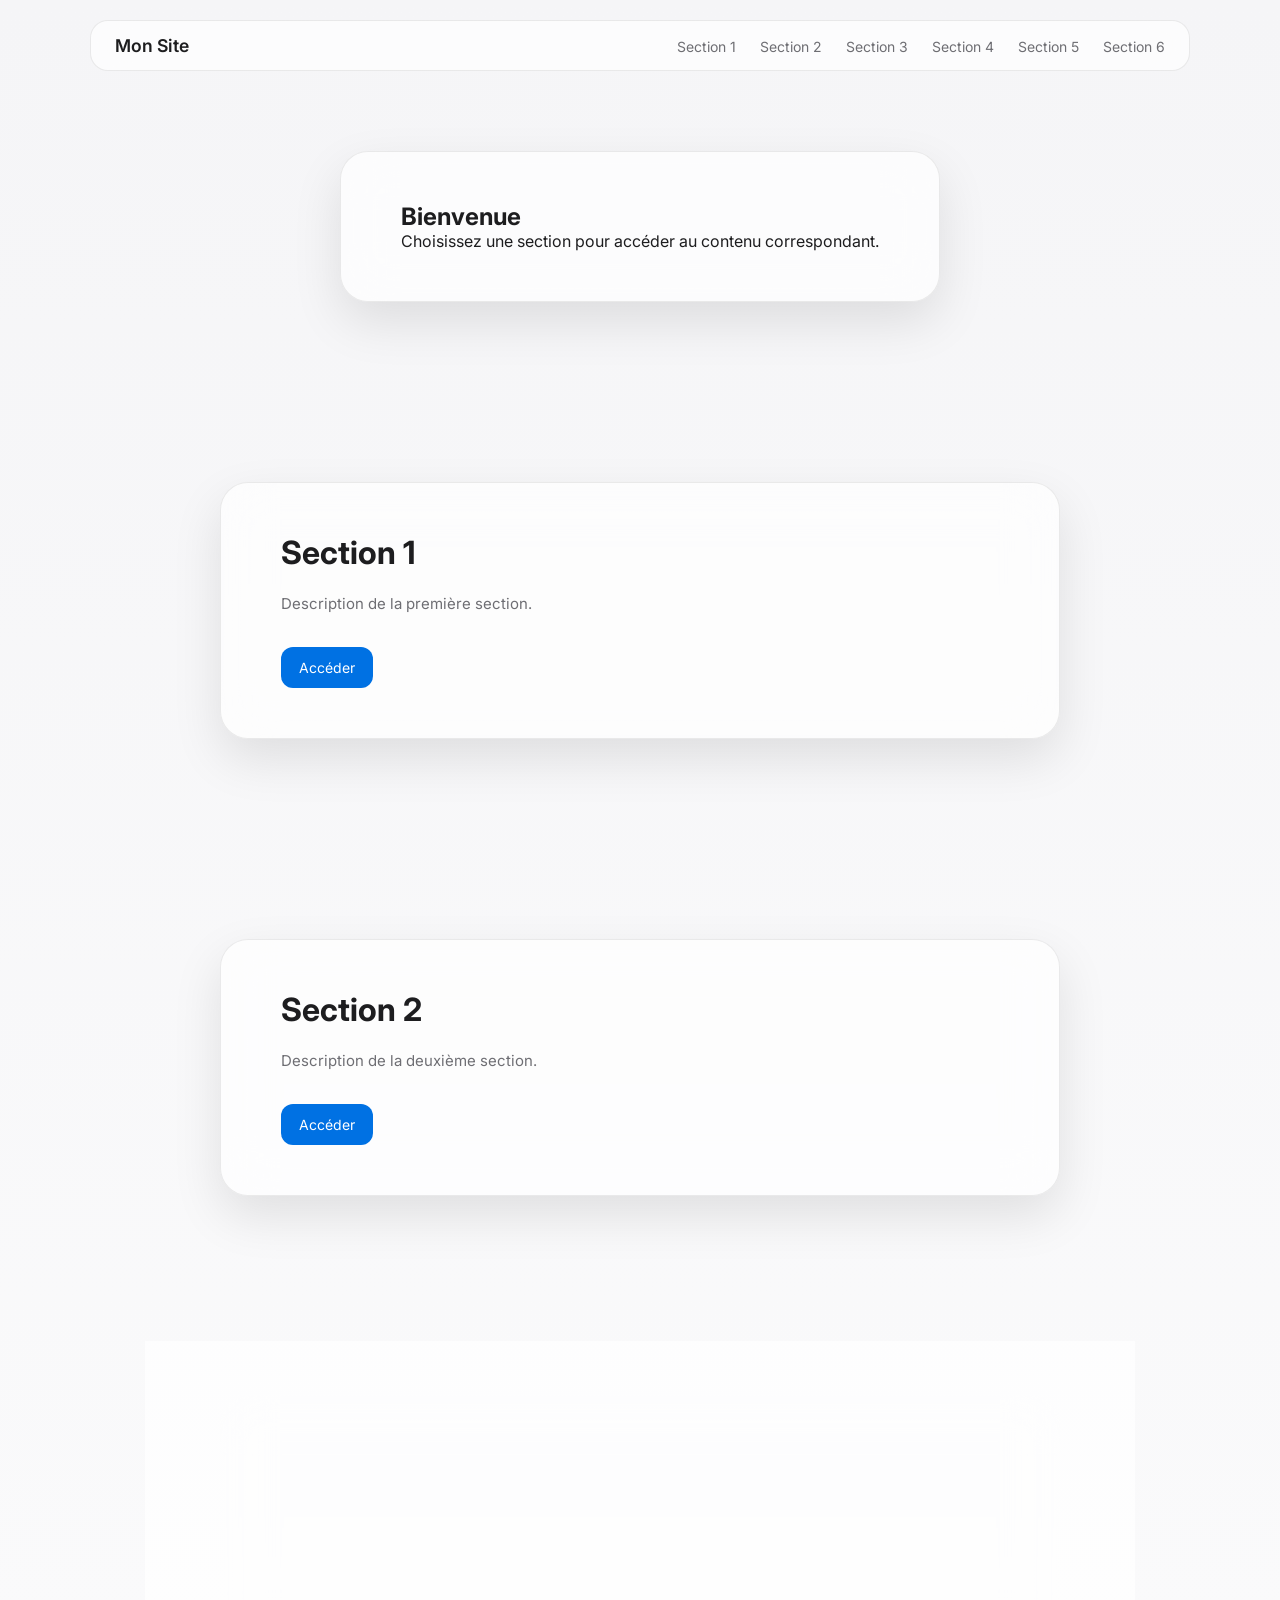
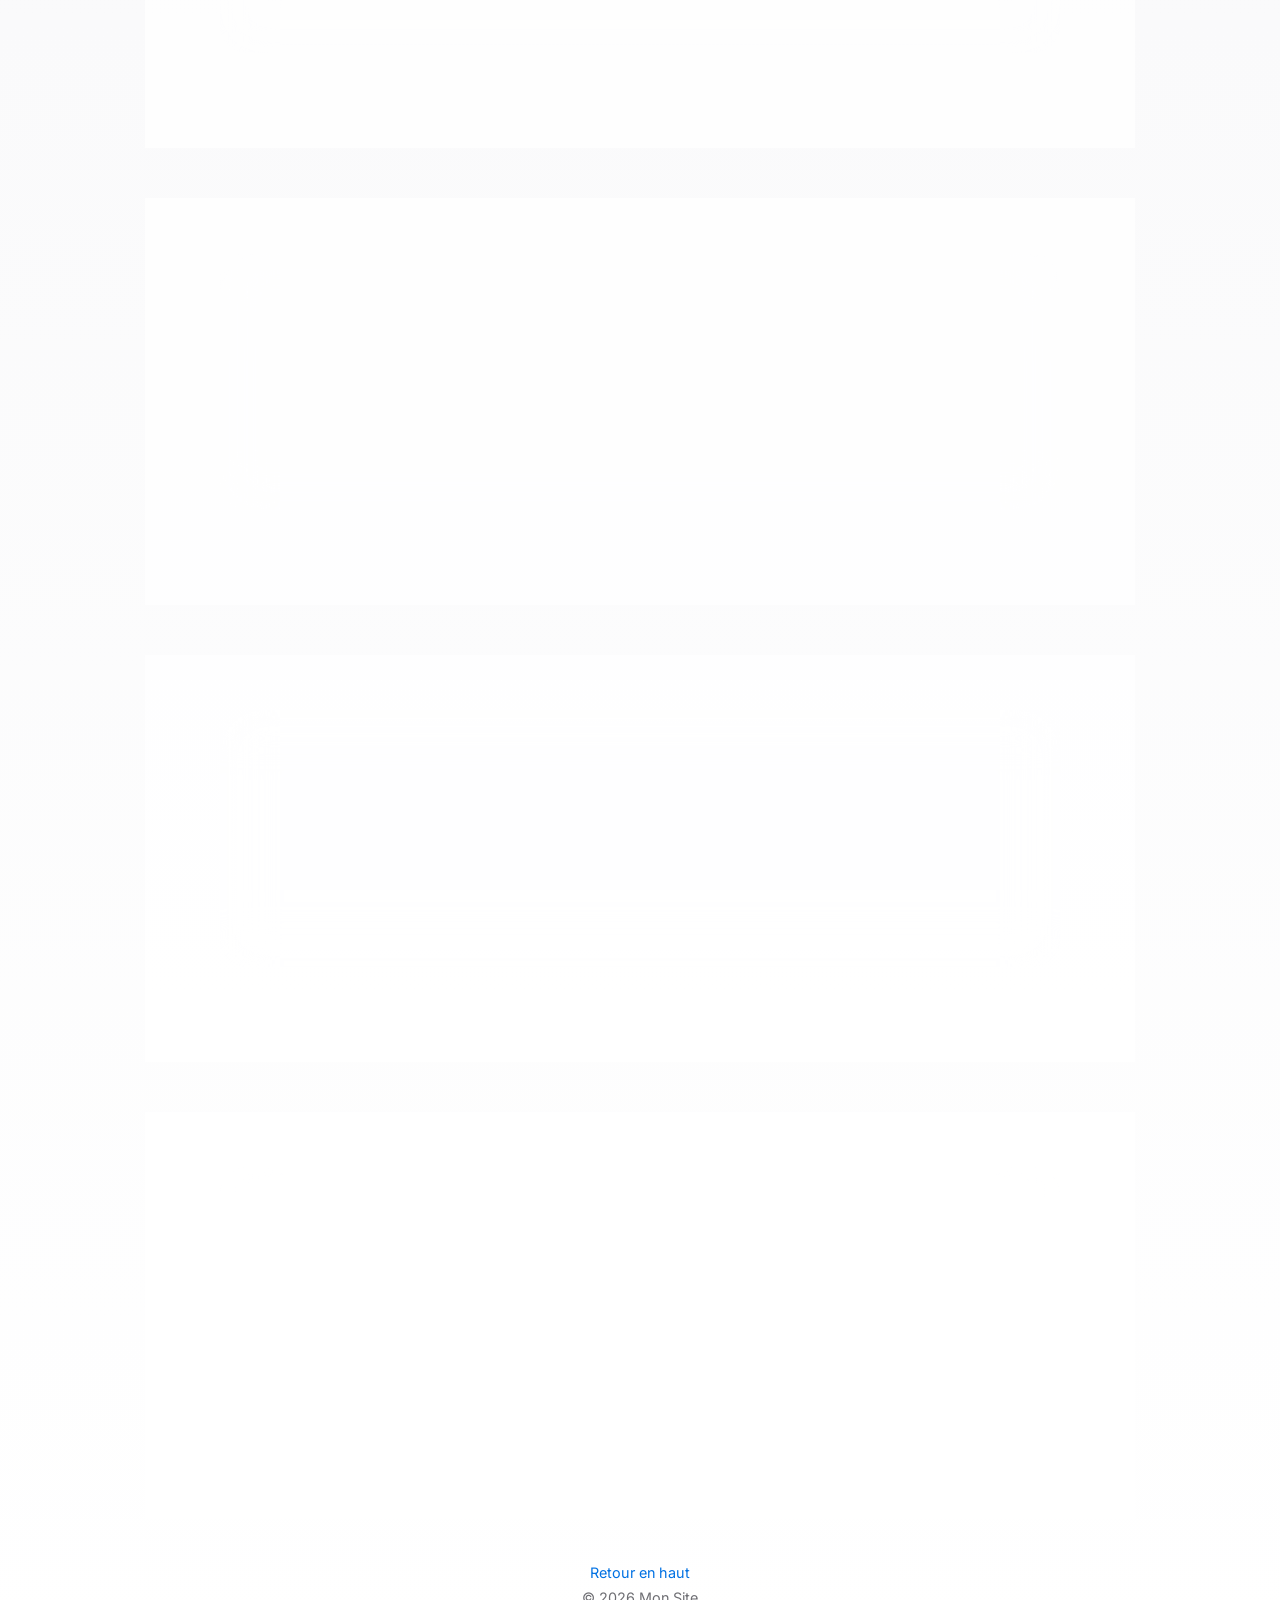
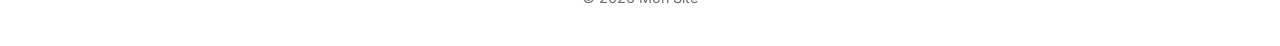
==== choose.html @ e9575d1f "Add initial HTML structure for choose.html" ====
<!DOCTYPE html>
<html lang="fr">
<head>
    <meta charset="UTF-8">
    <meta name="viewport" content="width=device-width, initial-scale=1.0">
    <title>Accueil</title>

    <link rel="preconnect" href="https://fonts.googleapis.com">
    <link rel="preconnect" href="https://fonts.gstatic.com" crossorigin>
    <link href="https://fonts.googleapis.com/css2?family=Inter:wght@400;500;600&display=swap" rel="stylesheet">

    <link rel="stylesheet" href="style.css">
</head>
<body>

    <!-- NAVBAR -->
    <nav class="navbar">
        <div class="logo">Mon Site</div>

        <div>
            <a href="#section1">Section 1</a>
            <a href="#section2">Section 2</a>
            <a href="#section3">Section 3</a>
            <a href="#section4">Section 4</a>
            <a href="#section5">Section 5</a>
            <a href="#section6">Section 6</a>
        </div>
    </nav>

    <!-- HERO -->
    <section class="hero">
        <div class="glass-card">
            <h1>Bienvenue</h1>
            <p>
                Choisissez une section pour accéder au contenu correspondant.
            </p>
        </div>
    </section>

    <!-- SECTION 1 -->
    <section class="section" id="section1">
        <div class="glass-card2">
            <h2>Section 1</h2>
            <p>
                Description de la première section.
            </p>
            <a href="page1.html" class="btn">Accéder</a>
        </div>
    </section>

    <!-- SECTION 2 -->
    <section class="section" id="section2">
        <div class="glass-card2">
            <h2>Section 2</h2>
            <p>
                Description de la deuxième section.
            </p>
            <a href="page2.html" class="btn">Accéder</a>
        </div>
    </section>

    <!-- SECTION 3 -->
    <section class="section" id="section3">
        <div class="glass-card2">
            <h2>Section 3</h2>
            <p>
                Description de la troisième section.
            </p>
            <a href="page3.html" class="btn">Accéder</a>
        </div>
    </section>

    <!-- SECTION 4 -->
    <section class="section" id="section4">
        <div class="glass-card2">
            <h2>Section 4</h2>
            <p>
                Description de la quatrième section.
            </p>
            <a href="page4.html" class="btn">Accéder</a>
        </div>
    </section>

    <!-- SECTION 5 -->
    <section class="section" id="section5">
        <div class="glass-card2">
            <h2>Section 5</h2>
            <p>
                Description de la cinquième section.
            </p>
            <a href="page5.html" class="btn">Accéder</a>
        </div>
    </section>

    <!-- SECTION 6 -->
    <section class="section" id="section6">
        <div class="glass-card2">
            <h2>Section 6</h2>
            <p>
                Description de la sixième section.
            </p>
            <a href="page6.html" class="btn">Accéder</a>
        </div>
    </section>

    <!-- FOOTER -->
    <footer>
        <a href="#">Retour en haut</a>
        <p>© 2026 Mon Site</p>
    </footer>

</body>
</html>
---- style.css ----
/* Reset */
* {
    margin: 0;
    padding: 0;
    box-sizing: border-box;
}

/* =========================
   THEME AUTO (LIGHT / DARK)
========================= */
:root {
    --bg-color: #ffffff;
    --bg-gradient: linear-gradient(180deg, #f5f5f7, #ffffff);

    --glass-bg: rgba(255, 255, 255, 0.7);
    --border-glass: rgba(0, 0, 0, 0.08);

    --text-color: #1d1d1f;
    --text-muted: #6e6e73;

    --accent: #0071e3;
}

/* Mode sombre auto */
@media (prefers-color-scheme: dark) {
    :root {
        --bg-color: #0e0e11;
        --bg-gradient: linear-gradient(180deg, #0e0e11, #15151a);

        --glass-bg: rgba(255, 255, 255, 0.08);
        --border-glass: rgba(255, 255, 255, 0.15);

        --text-color: #f5f5f7;
        --text-muted: #b1b1b6;

        --accent: #0a84ff;
    }
}

/* =========================
   BASE
========================= */
body {
    font-family: 'Inter', sans-serif;
    background: var(--bg-gradient);
    color: var(--text-color);
    min-height: 100vh;
}

/* =========================
   NAVBAR (clean Apple style)
========================= */
.navbar {
    position: sticky;
    top: 20px;
    margin: 20px auto 0;

    width: 90%;
    max-width: 1100px;

    display: flex;
    justify-content: space-between;
    align-items: center;

    padding: 14px 24px;
    border-radius: 18px;

    background: var(--glass-bg);
    backdrop-filter: blur(20px);
    border: 1px solid var(--border-glass);

    z-index: 9999;
}

.logo {
    font-weight: 600;
    font-size: 1.1rem;
}

.navbar a {
    color: var(--text-muted);
    text-decoration: none;
    margin-left: 20px;
    font-size: 14px;
    transition: 0.2s;
}

.navbar a:hover {
    color: var(--accent);
}

/* =========================
   HERO
========================= */
.hero {
    display: flex;
    justify-content: center;
    align-items: center;
    padding: 80px 20px;
}

/* =========================
   GLASS CARDS
========================= */
.glass-card,
.glass-card2 {
    padding: 50px 60px;
    border-radius: 28px;

    background: var(--glass-bg);
    backdrop-filter: blur(25px);
    border: 1px solid var(--border-glass);

    box-shadow: 0 20px 50px rgba(0, 0, 0, 0.1);
}

.glass-card {
    max-width: 600px;
}

.glass-card2 {
    max-width: 1000px;
}

/* =========================
   TEXT (IMPORTANT pour Terms)
========================= */
.glass-card2 h1 {
    font-size: 2.8rem;
    font-weight: 600;
    margin-bottom: 10px;
}

.glass-card2 .subtitle {
    color: var(--text-muted);
    font-size: 14px;
    margin-bottom: 30px;
}

.glass-card2 p {
    font-size: 15px;
    line-height: 1.7;
    color: var(--text-muted);
    margin-bottom: 16px;
}

/* Style des titres de sections (1., 2., etc.) */
.glass-card2 strong {
    display: block;
    margin-top: 25px;
    margin-bottom: 6px;
    font-size: 16px;
    color: var(--text-color);
}

/* =========================
   SECTIONS
========================= */
.section {
    max-width: 900px;
    margin: 0 auto;
    padding: 100px 30px;
}

.section h2 {
    font-size: 2rem;
    margin-bottom: 20px;
}

.section p {
    color: var(--text-muted);
    line-height: 1.6;
}

/* =========================
   FOOTER
========================= */
footer {
    text-align: center;
    padding: 40px;
    font-size: 0.9rem;
    color: var(--text-muted);
}

footer a {
    display: block;
    margin-bottom: 8px;
    color: var(--accent);
    text-decoration: none;
}

footer a:hover {
    text-decoration: underline;
}

.btn {
    display: inline-block;
    margin-top: 15px;
    padding: 12px 18px;
    border-radius: 12px;

    background: var(--accent);
    color: white;
    text-decoration: none;

    font-size: 14px;
    transition: 0.2s ease;
}

.btn:hover {
    opacity: 0.85;
    transform: translateY(-1px);
}
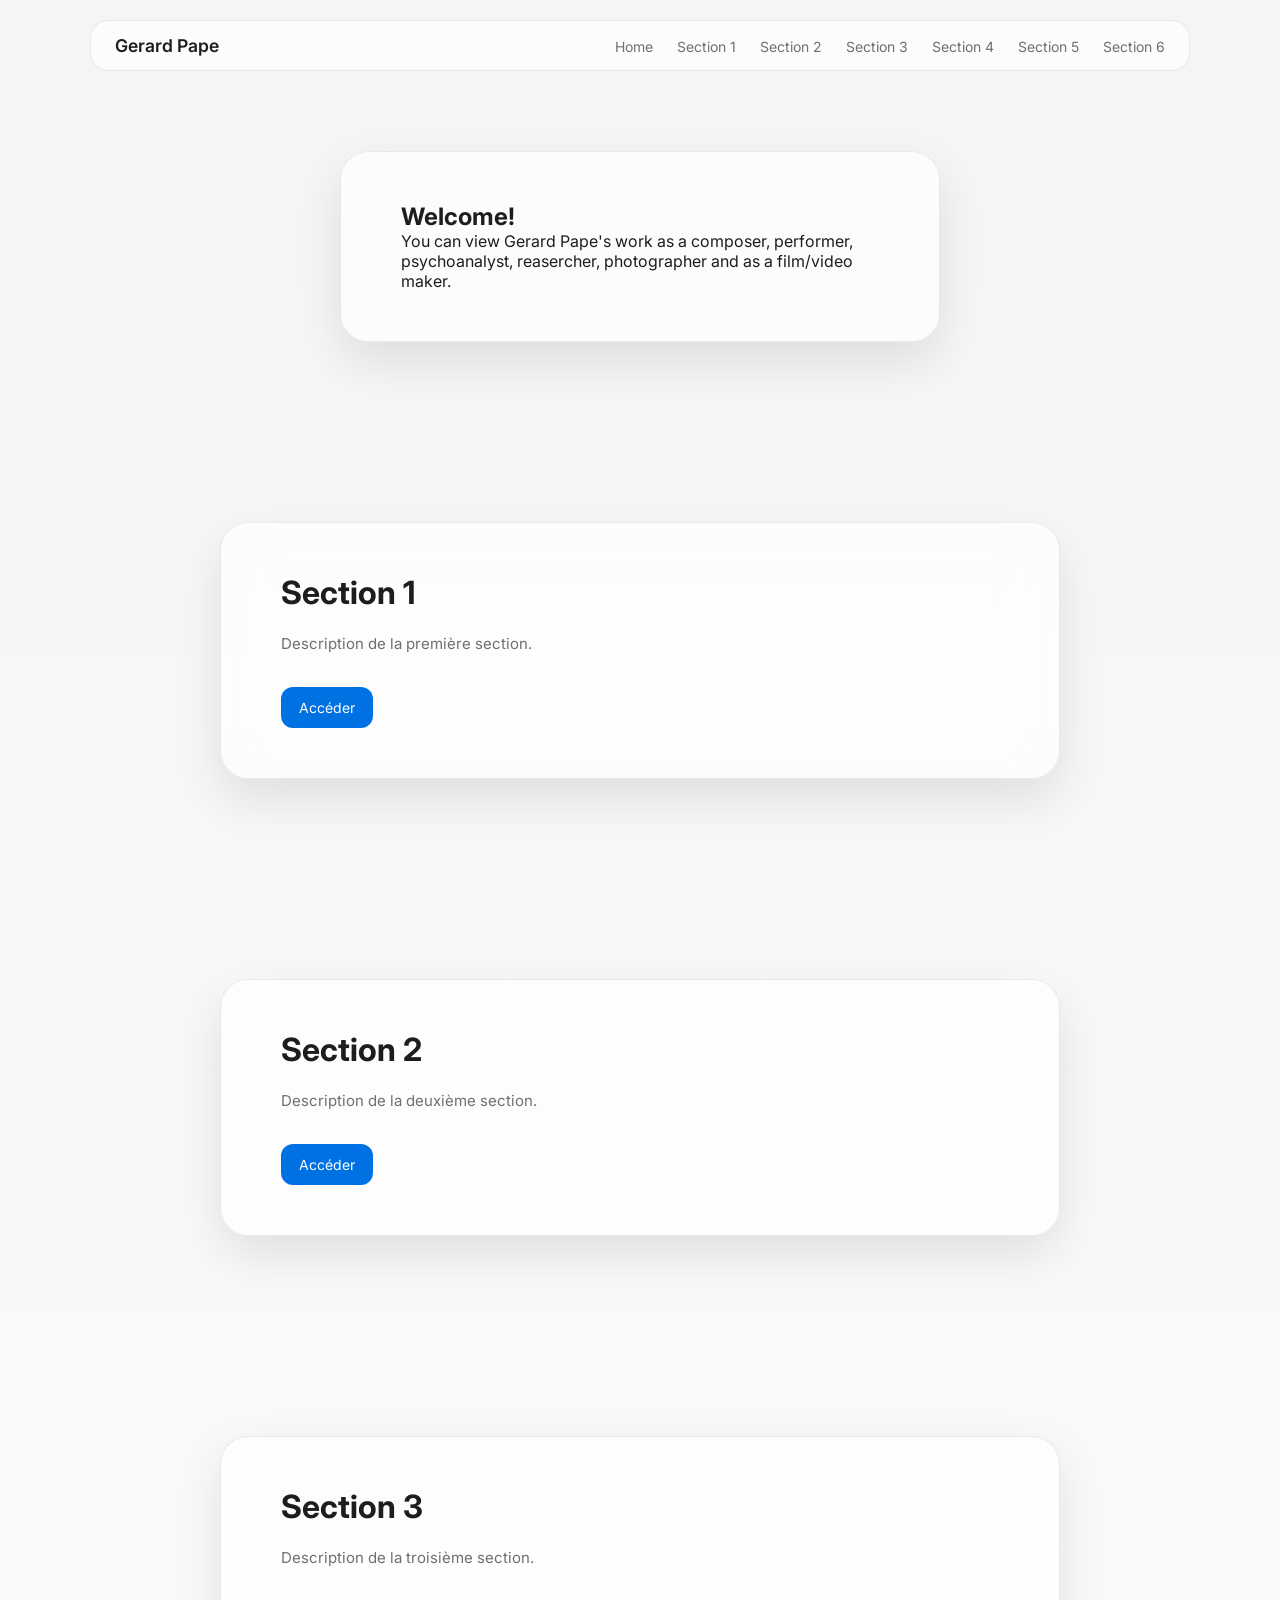
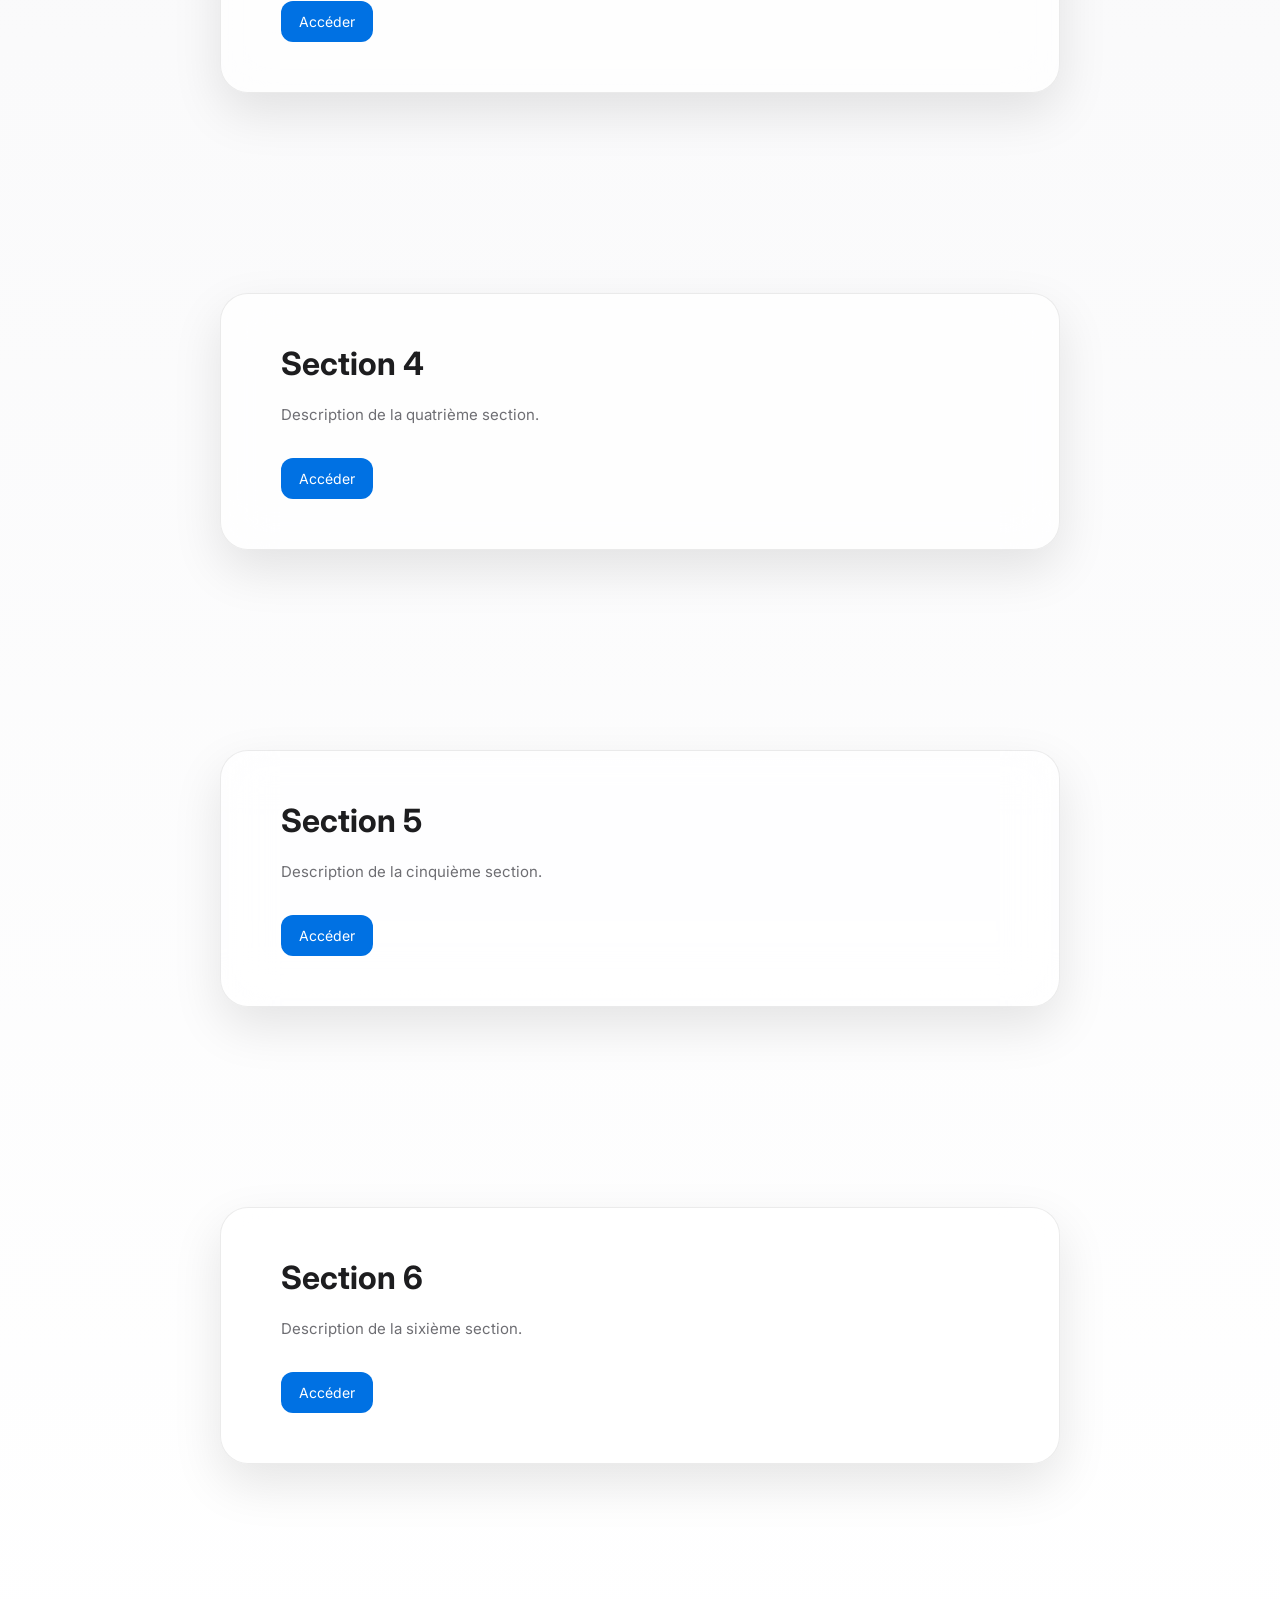
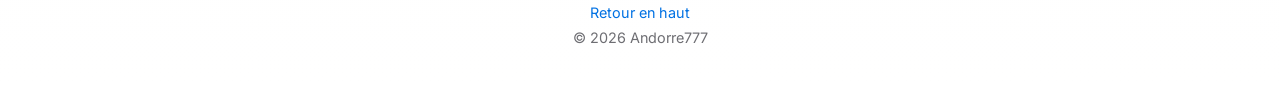
==== commit b2e2289b: "Update site name and welcome message in choose.html" ====
--- a/choose.html
+++ b/choose.html
@@ -10,14 +10,16 @@
     <link href="https://fonts.googleapis.com/css2?family=Inter:wght@400;500;600&display=swap" rel="stylesheet">
 
     <link rel="stylesheet" href="style.css">
+    <link rel="icon" type="image/png" href="FaviconGP.png">
 </head>
 <body>
 
     <!-- NAVBAR -->
     <nav class="navbar">
-        <div class="logo">Mon Site</div>
+        <div class="logo">Gerard Pape</div>
 
         <div>
+            <a href="index.html">Home</a>
             <a href="#section1">Section 1</a>
             <a href="#section2">Section 2</a>
             <a href="#section3">Section 3</a>
@@ -30,9 +32,9 @@
     <!-- HERO -->
     <section class="hero">
         <div class="glass-card">
-            <h1>Bienvenue</h1>
+            <h1>Welcome!</h1>
             <p>
-                Choisissez une section pour accéder au contenu correspondant.
+                You can view Gerard Pape's work as a composer, performer, psychoanalyst, reasercher, photographer and as a film/video maker.
             </p>
         </div>
     </section>
@@ -106,7 +108,7 @@
     <!-- FOOTER -->
     <footer>
         <a href="#">Retour en haut</a>
-        <p>© 2026 Mon Site</p>
+        <p>© 2026 Andorre777</p>
     </footer>
 
 </body>
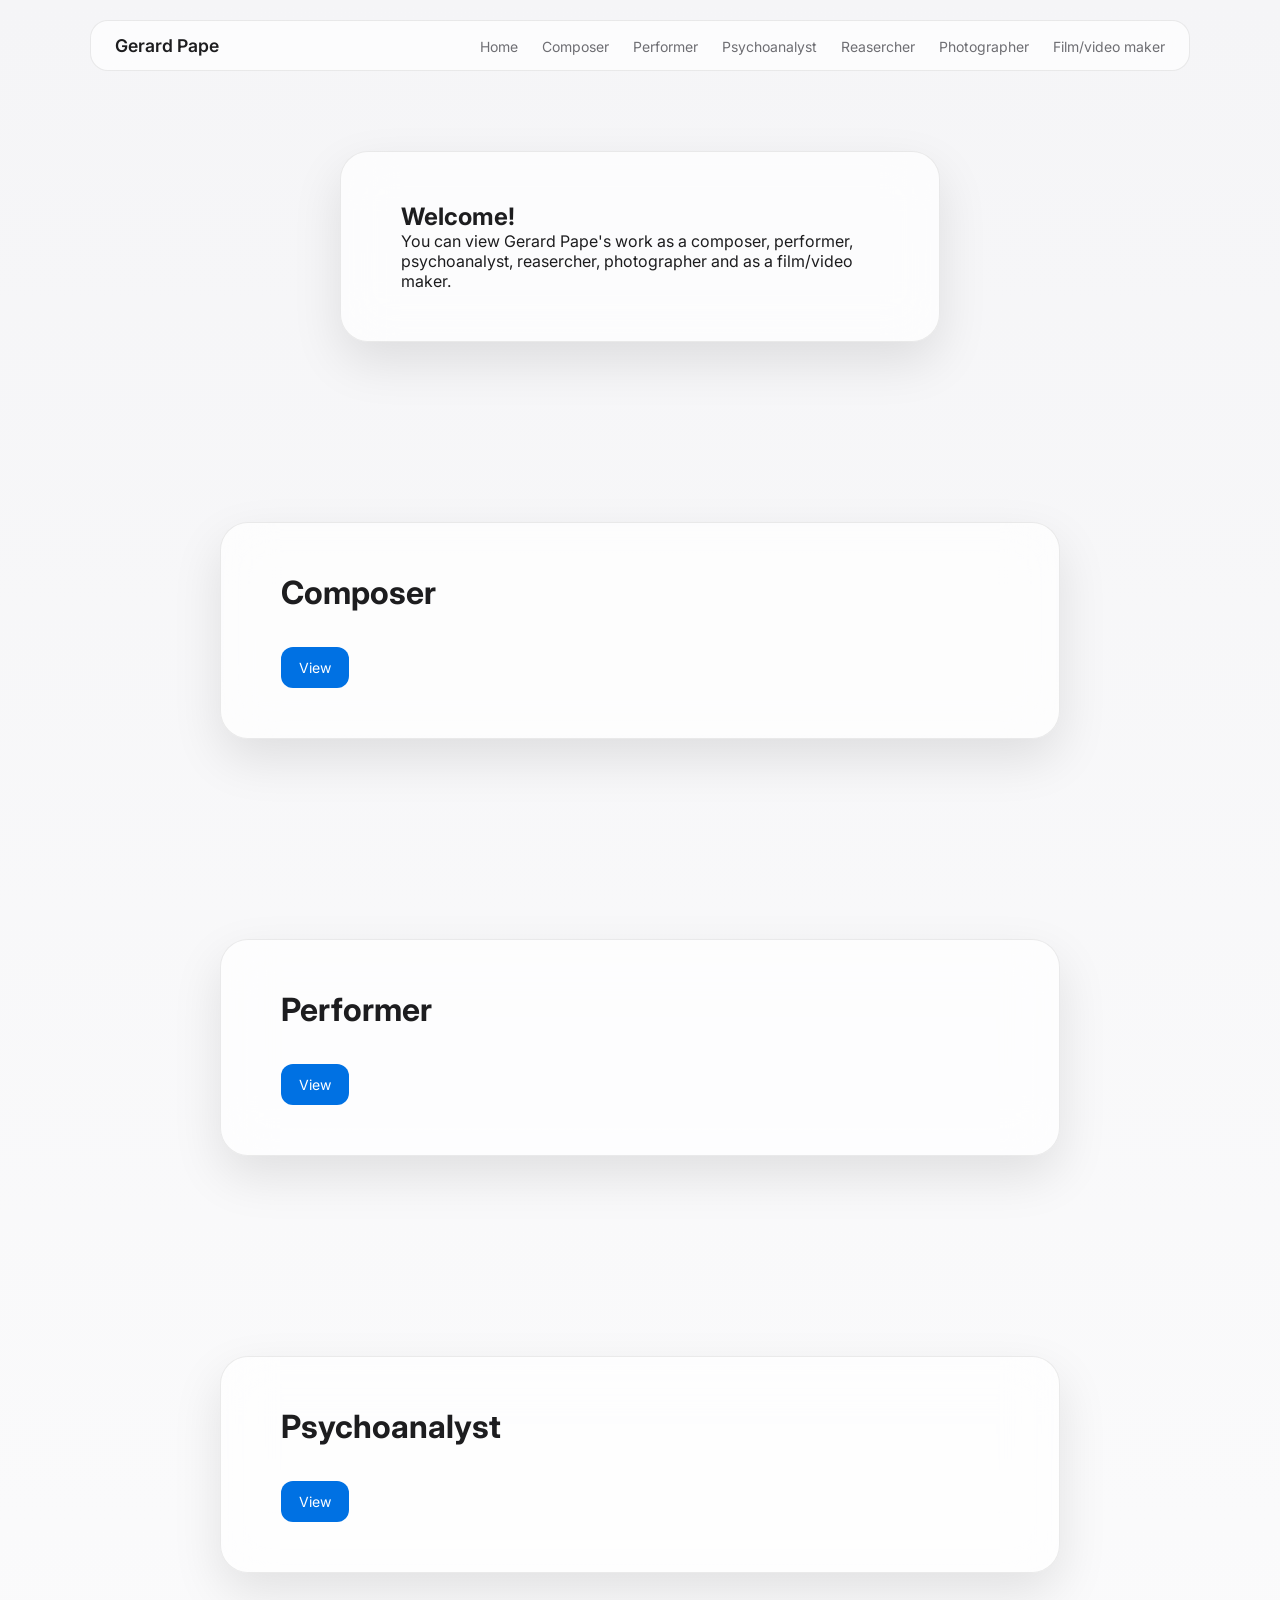
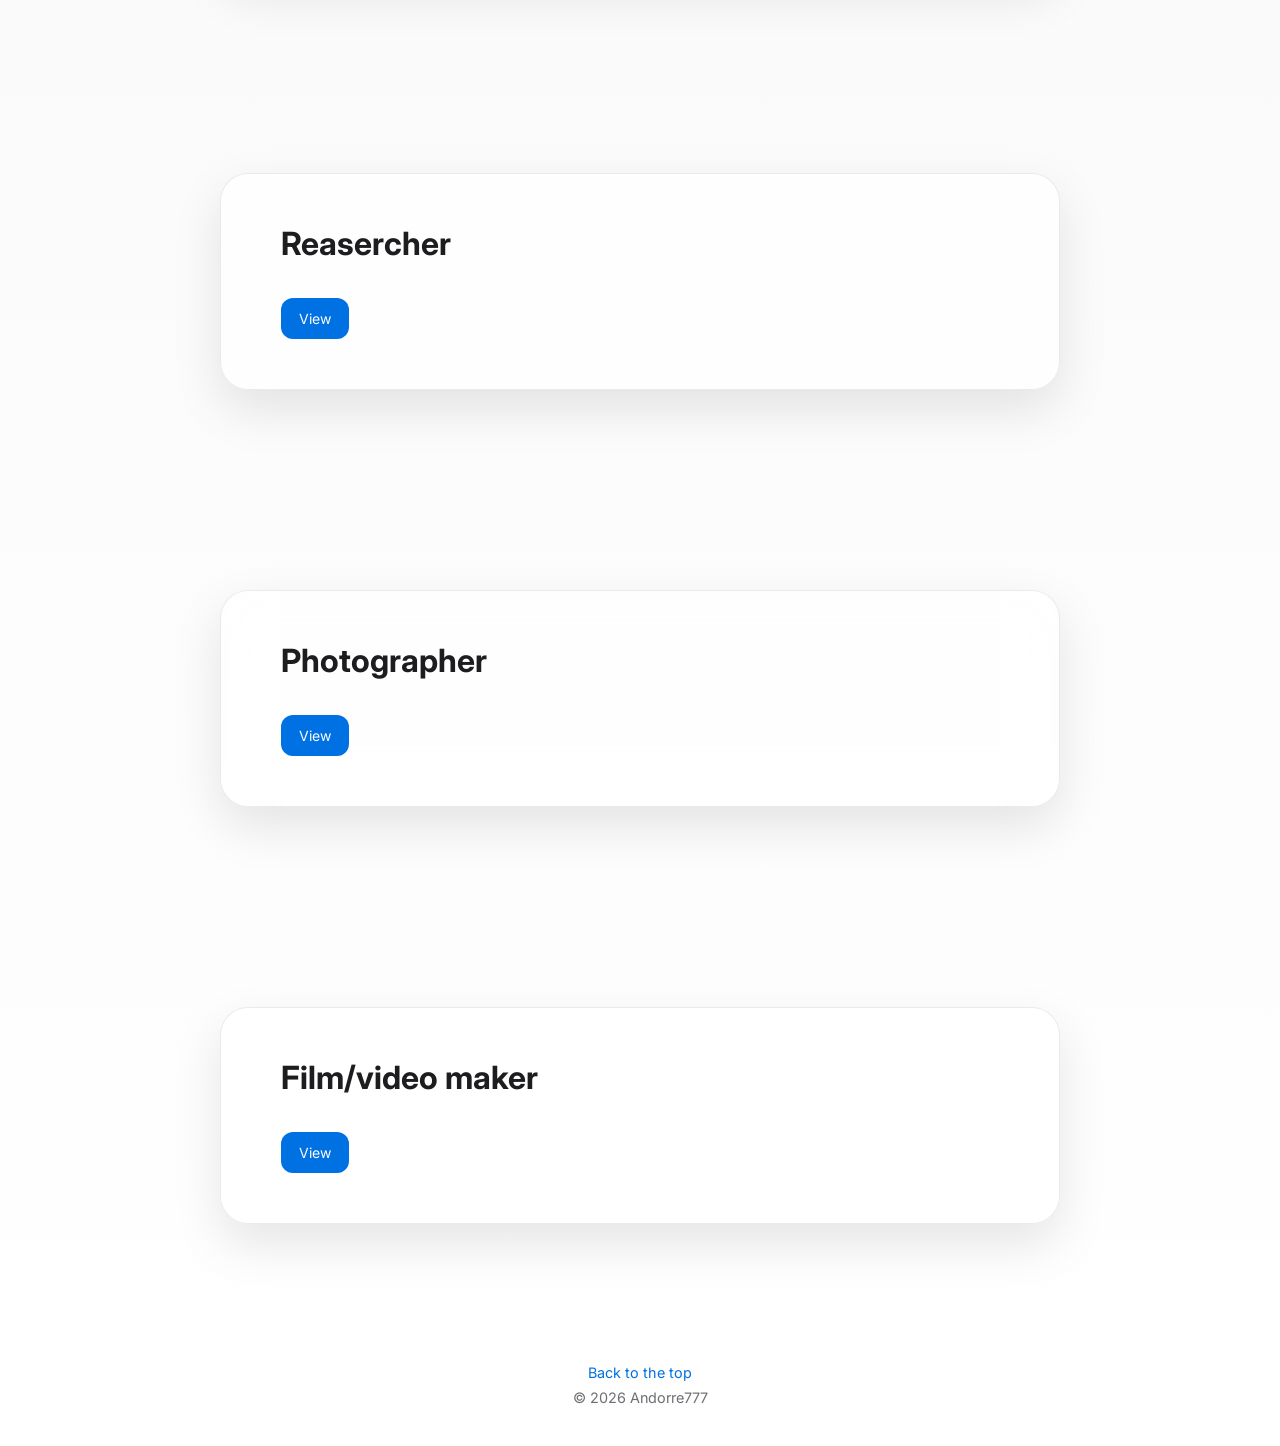
==== commit c71ba315: "Update section titles and links in choose.html" ====
--- a/choose.html
+++ b/choose.html
@@ -20,12 +20,12 @@
 
         <div>
             <a href="index.html">Home</a>
-            <a href="#section1">Section 1</a>
-            <a href="#section2">Section 2</a>
-            <a href="#section3">Section 3</a>
-            <a href="#section4">Section 4</a>
-            <a href="#section5">Section 5</a>
-            <a href="#section6">Section 6</a>
+            <a href="#section1">Composer</a>
+            <a href="#section2">Performer</a>
+            <a href="#section3">Psychoanalyst</a>
+            <a href="#section4">Reasercher</a>
+            <a href="#section5">Photographer</a>
+            <a href="#section6">Film/video maker</a>
         </div>
     </nav>
 
@@ -42,72 +42,54 @@
     <!-- SECTION 1 -->
     <section class="section" id="section1">
         <div class="glass-card2">
-            <h2>Section 1</h2>
-            <p>
-                Description de la première section.
-            </p>
-            <a href="page1.html" class="btn">Accéder</a>
+            <h2>Composer</h2>
+            <a href="page1.html" class="btn">View</a>
         </div>
     </section>
 
     <!-- SECTION 2 -->
     <section class="section" id="section2">
         <div class="glass-card2">
-            <h2>Section 2</h2>
-            <p>
-                Description de la deuxième section.
-            </p>
-            <a href="page2.html" class="btn">Accéder</a>
+            <h2>Performer</h2>
+            <a href="page2.html" class="btn">View</a>
         </div>
     </section>
 
     <!-- SECTION 3 -->
     <section class="section" id="section3">
         <div class="glass-card2">
-            <h2>Section 3</h2>
-            <p>
-                Description de la troisième section.
-            </p>
-            <a href="page3.html" class="btn">Accéder</a>
+            <h2>Psychoanalyst</h2>
+            <a href="page3.html" class="btn">View</a>
         </div>
     </section>
 
     <!-- SECTION 4 -->
     <section class="section" id="section4">
         <div class="glass-card2">
-            <h2>Section 4</h2>
-            <p>
-                Description de la quatrième section.
-            </p>
-            <a href="page4.html" class="btn">Accéder</a>
+            <h2>Reasercher</h2>
+            <a href="page4.html" class="btn">View</a>
         </div>
     </section>
 
     <!-- SECTION 5 -->
     <section class="section" id="section5">
         <div class="glass-card2">
-            <h2>Section 5</h2>
-            <p>
-                Description de la cinquième section.
-            </p>
-            <a href="page5.html" class="btn">Accéder</a>
+            <h2>Photographer</h2>
+            <a href="page5.html" class="btn">View</a>
         </div>
     </section>
 
     <!-- SECTION 6 -->
     <section class="section" id="section6">
         <div class="glass-card2">
-            <h2>Section 6</h2>
-            <p>
-                Description de la sixième section.
-            </p>
-            <a href="page6.html" class="btn">Accéder</a>
+            <h2>Film/video maker</h2>
+            <a href="page6.html" class="btn">View</a>
         </div>
     </section>
 
     <!-- FOOTER -->
     <footer>
-        <a href="#">Retour en haut</a>
+        <a href="#">Back to the top</a>
         <p>© 2026 Andorre777</p>
     </footer>
 
--- a/style.css
+++ b/style.css
@@ -211,3 +211,21 @@
     opacity: 0.85;
     transform: translateY(-1px);
 }
+
+
+.custom-link {
+    color: white;
+    text-decoration: none;
+}
+
+.custom-link:visited {
+    color: white;
+}
+
+.custom-link:hover {
+    color: #66ccff;
+}
+
+.custom-link:active {
+    color: #66ccff;
+}
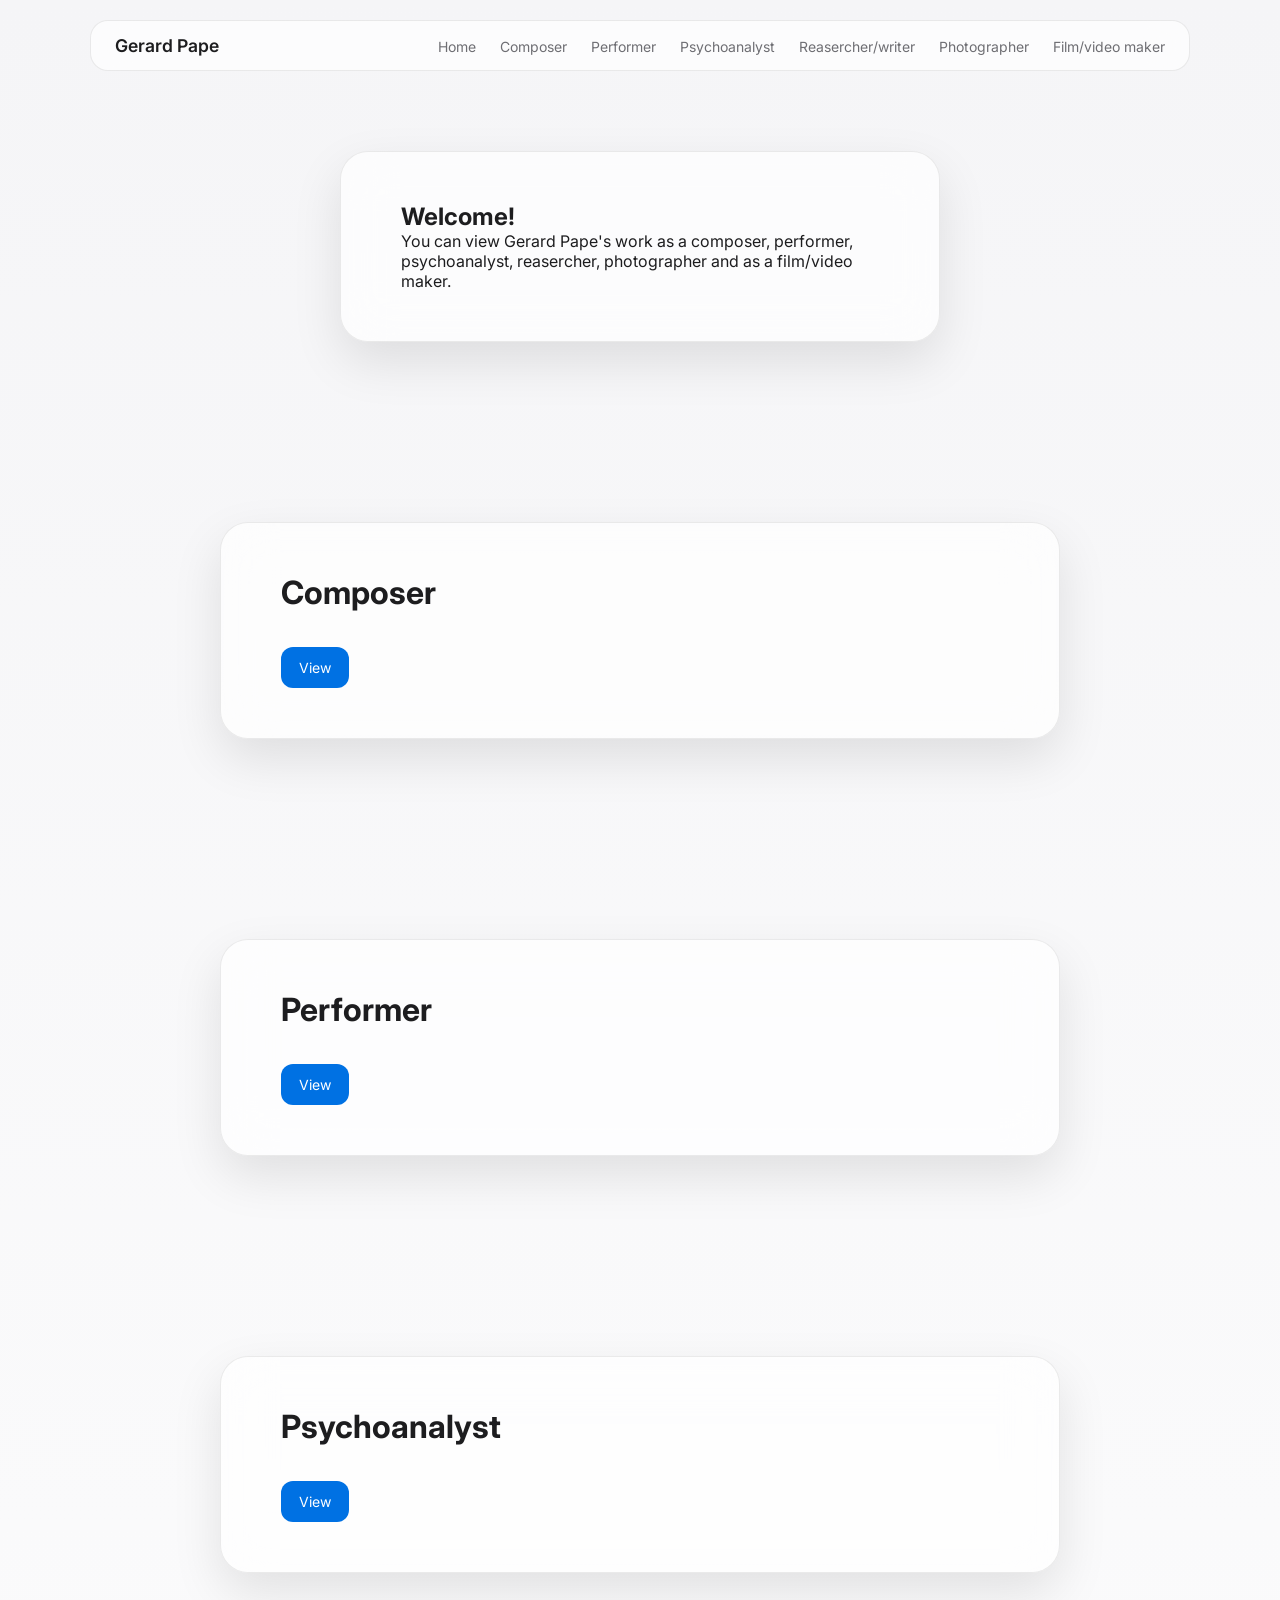
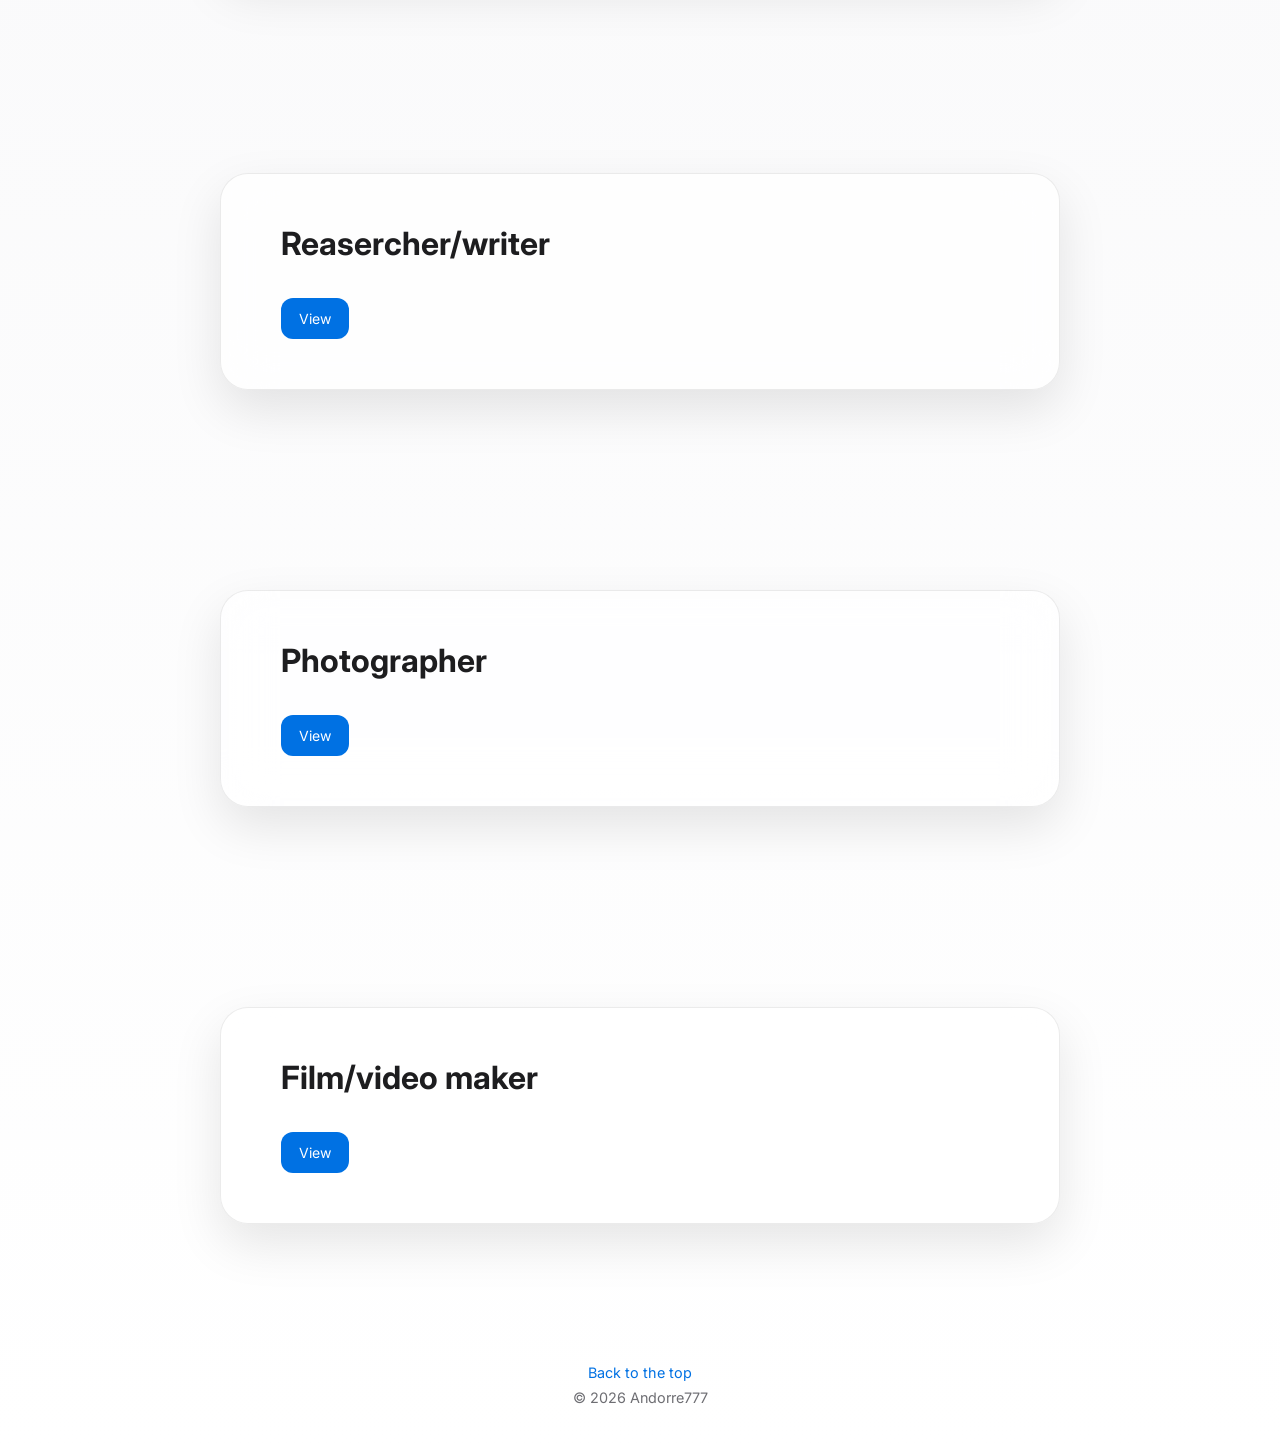
==== commit 5dff04bb: "Update 'Reasercher' to 'Reasercher/writer'" ====
--- a/choose.html
+++ b/choose.html
@@ -23,7 +23,7 @@
             <a href="#section1">Composer</a>
             <a href="#section2">Performer</a>
             <a href="#section3">Psychoanalyst</a>
-            <a href="#section4">Reasercher</a>
+            <a href="#section4">Reasercher/writer</a>
             <a href="#section5">Photographer</a>
             <a href="#section6">Film/video maker</a>
         </div>
@@ -66,7 +66,7 @@
     <!-- SECTION 4 -->
     <section class="section" id="section4">
         <div class="glass-card2">
-            <h2>Reasercher</h2>
+            <h2>Reasercher/writer</h2>
             <a href="page4.html" class="btn">View</a>
         </div>
     </section>
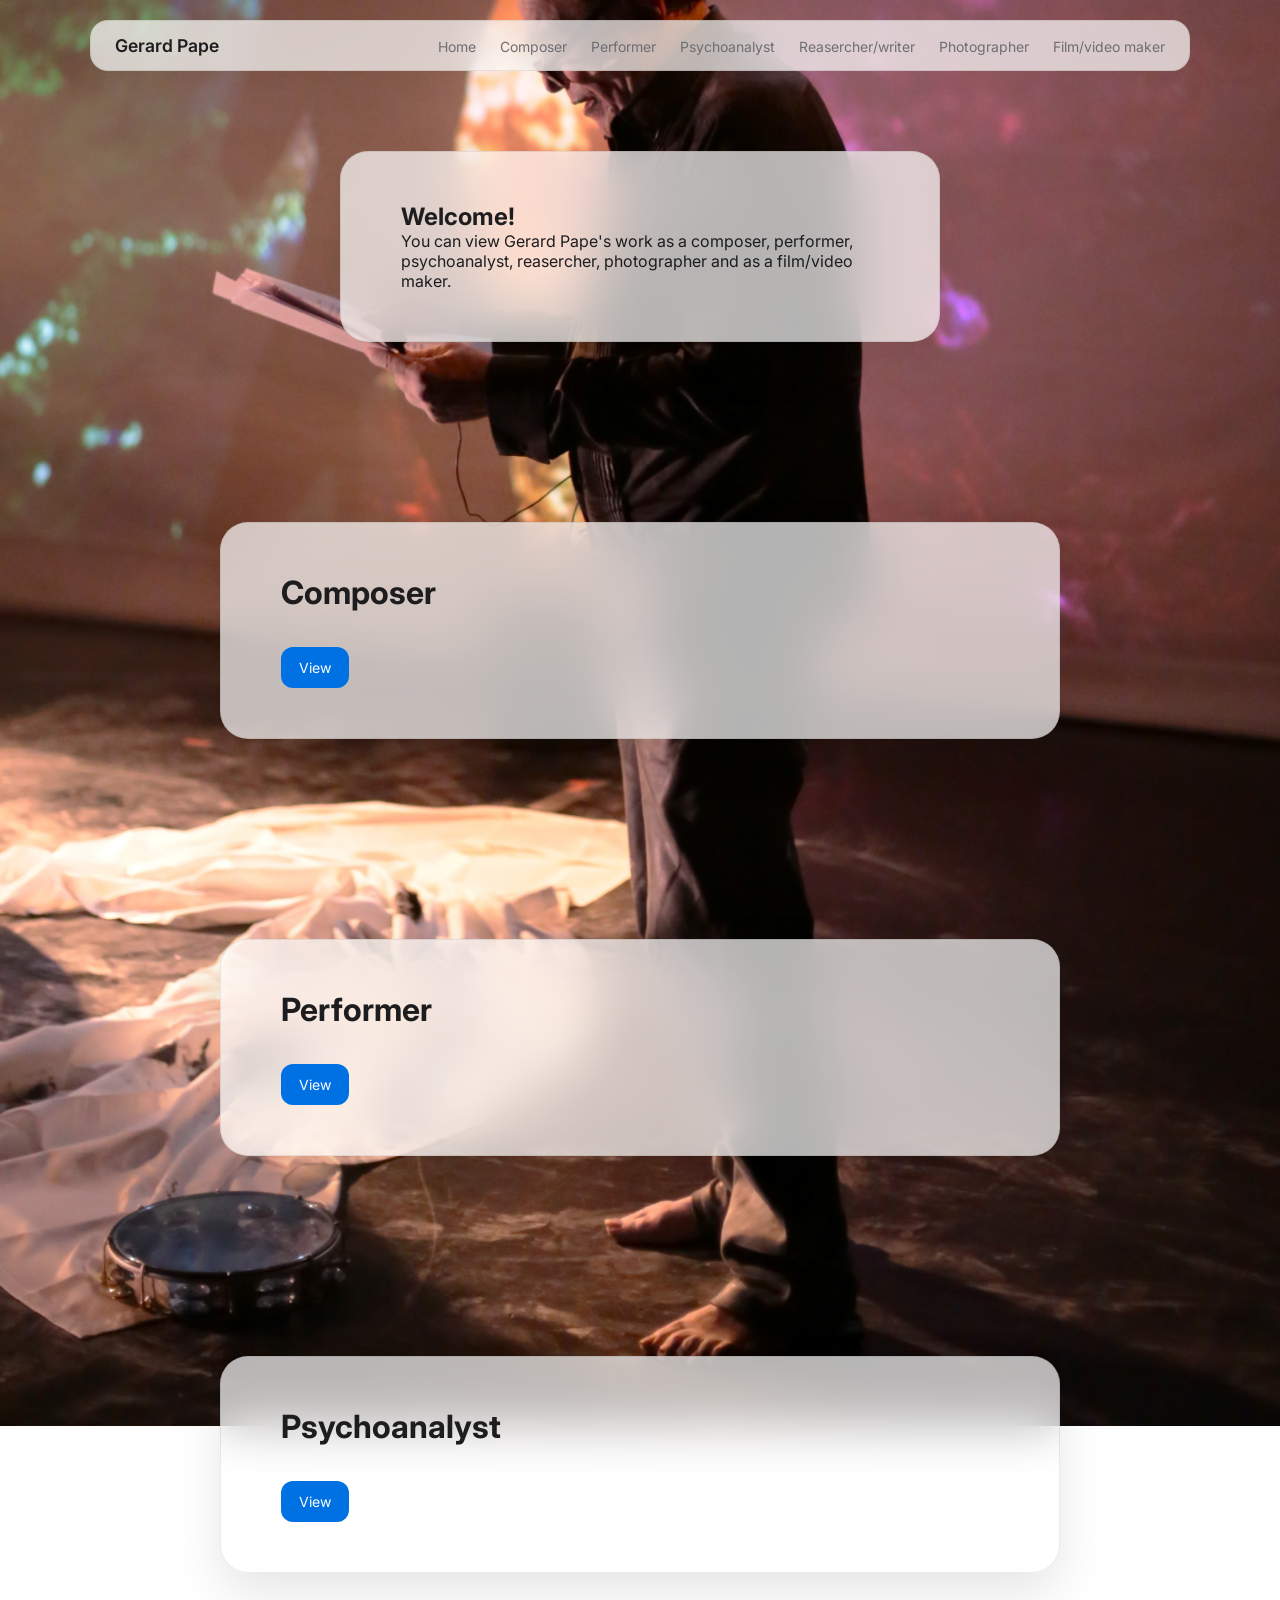
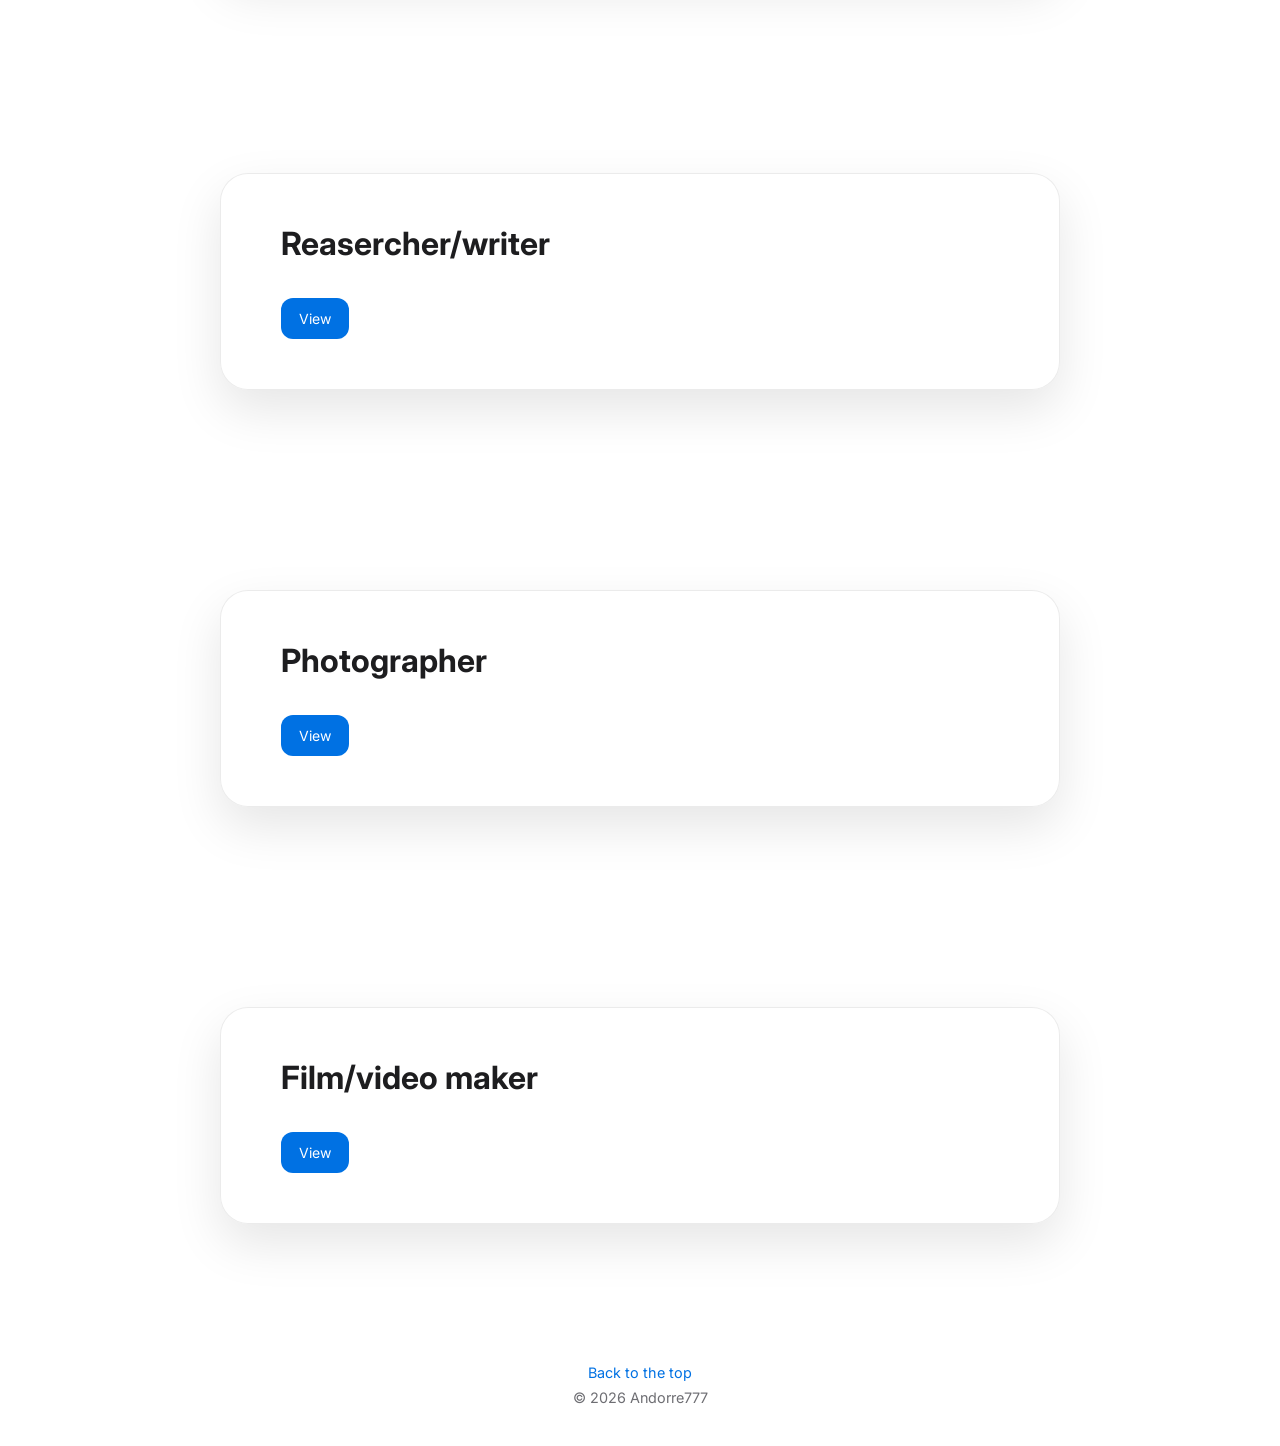
==== commit 2d5e7173: "Define background image in choose.html Add CSS variable for background image in choose.html" ====
--- a/choose.html
+++ b/choose.html
@@ -11,6 +11,12 @@
 
     <link rel="stylesheet" href="style.css">
     <link rel="icon" type="image/png" href="FaviconGP.png">
+
+    <style>
+:root {
+    --background-image: url("image3.JPG");
+}
+</style>
 </head>
 <body>
 
--- a/style.css
+++ b/style.css
@@ -42,7 +42,13 @@
 ========================= */
 body {
     font-family: 'Inter', sans-serif;
-    background: var(--bg-gradient);
+
+    background-image: var(--background-image);
+    background-size: cover;
+    background-position: center;
+    background-repeat: no-repeat;
+    background-attachment: fixed;
+
     color: var(--text-color);
     min-height: 100vh;
 }
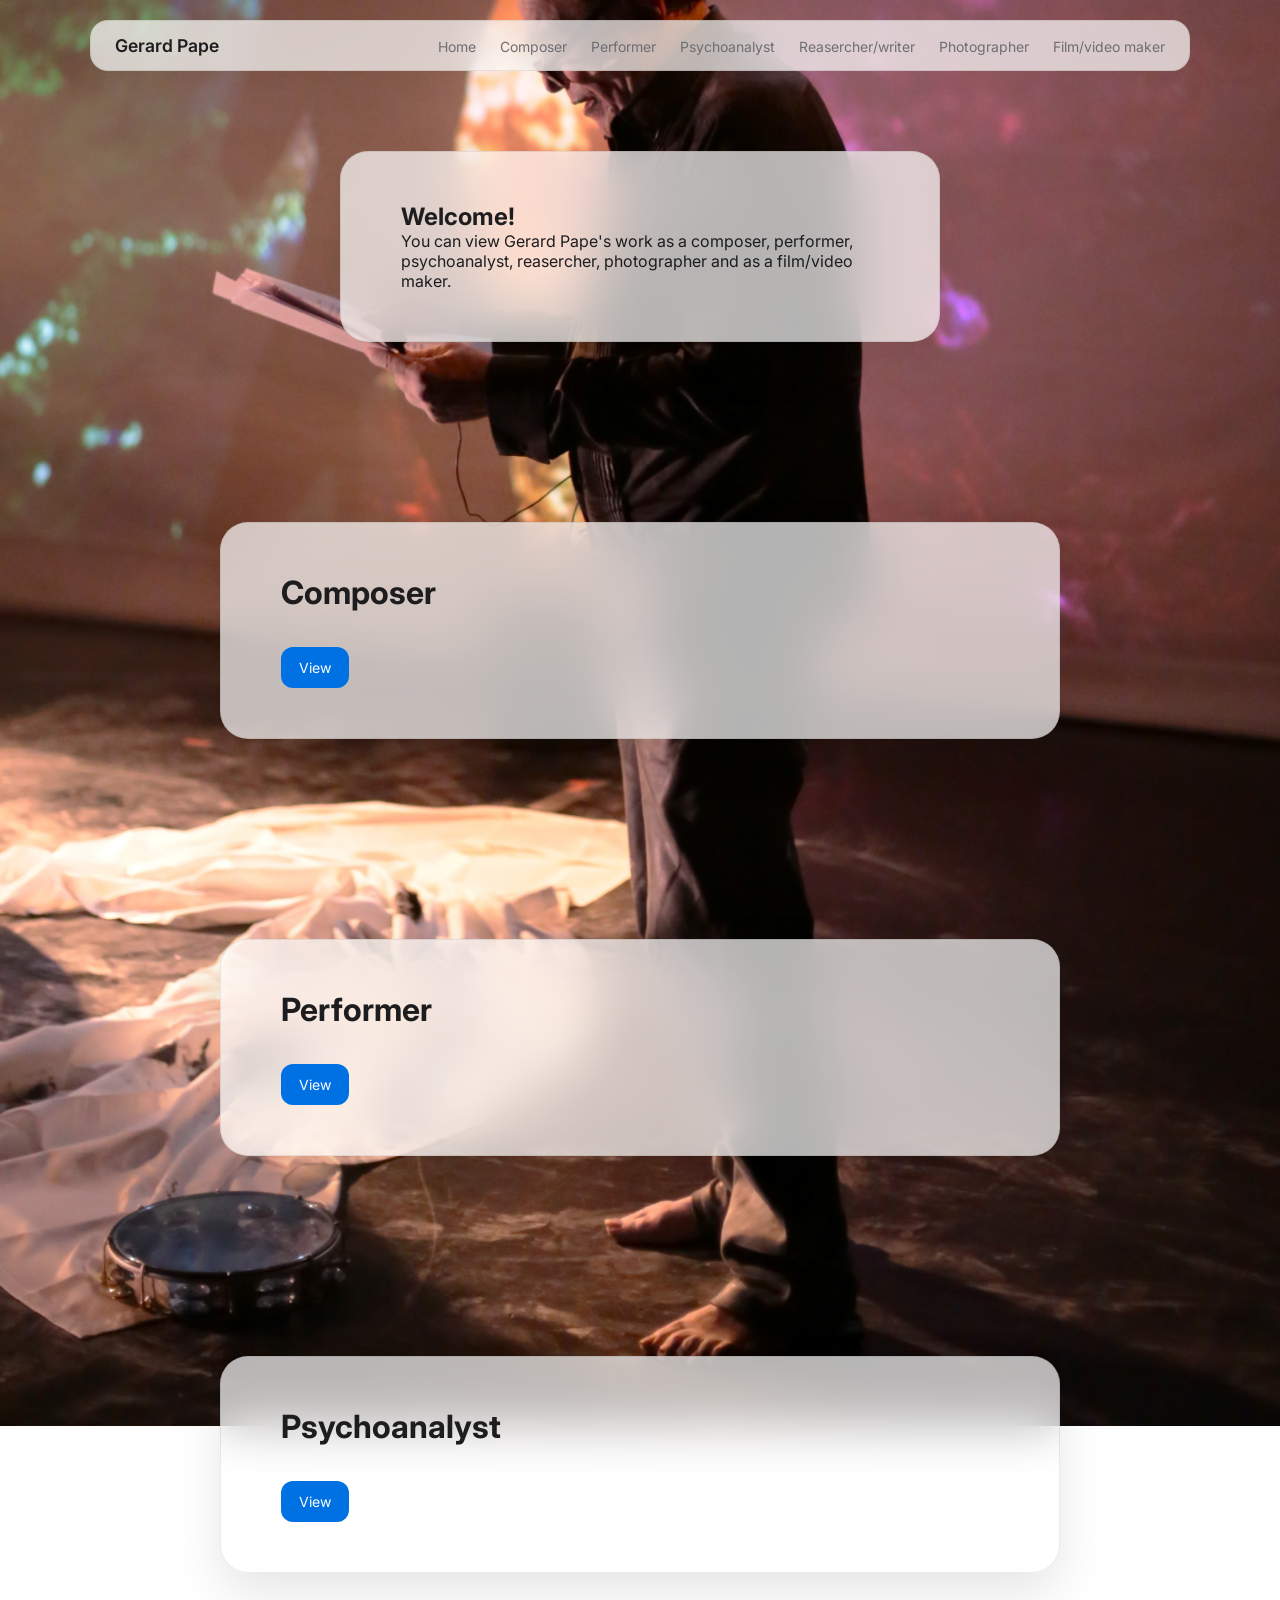
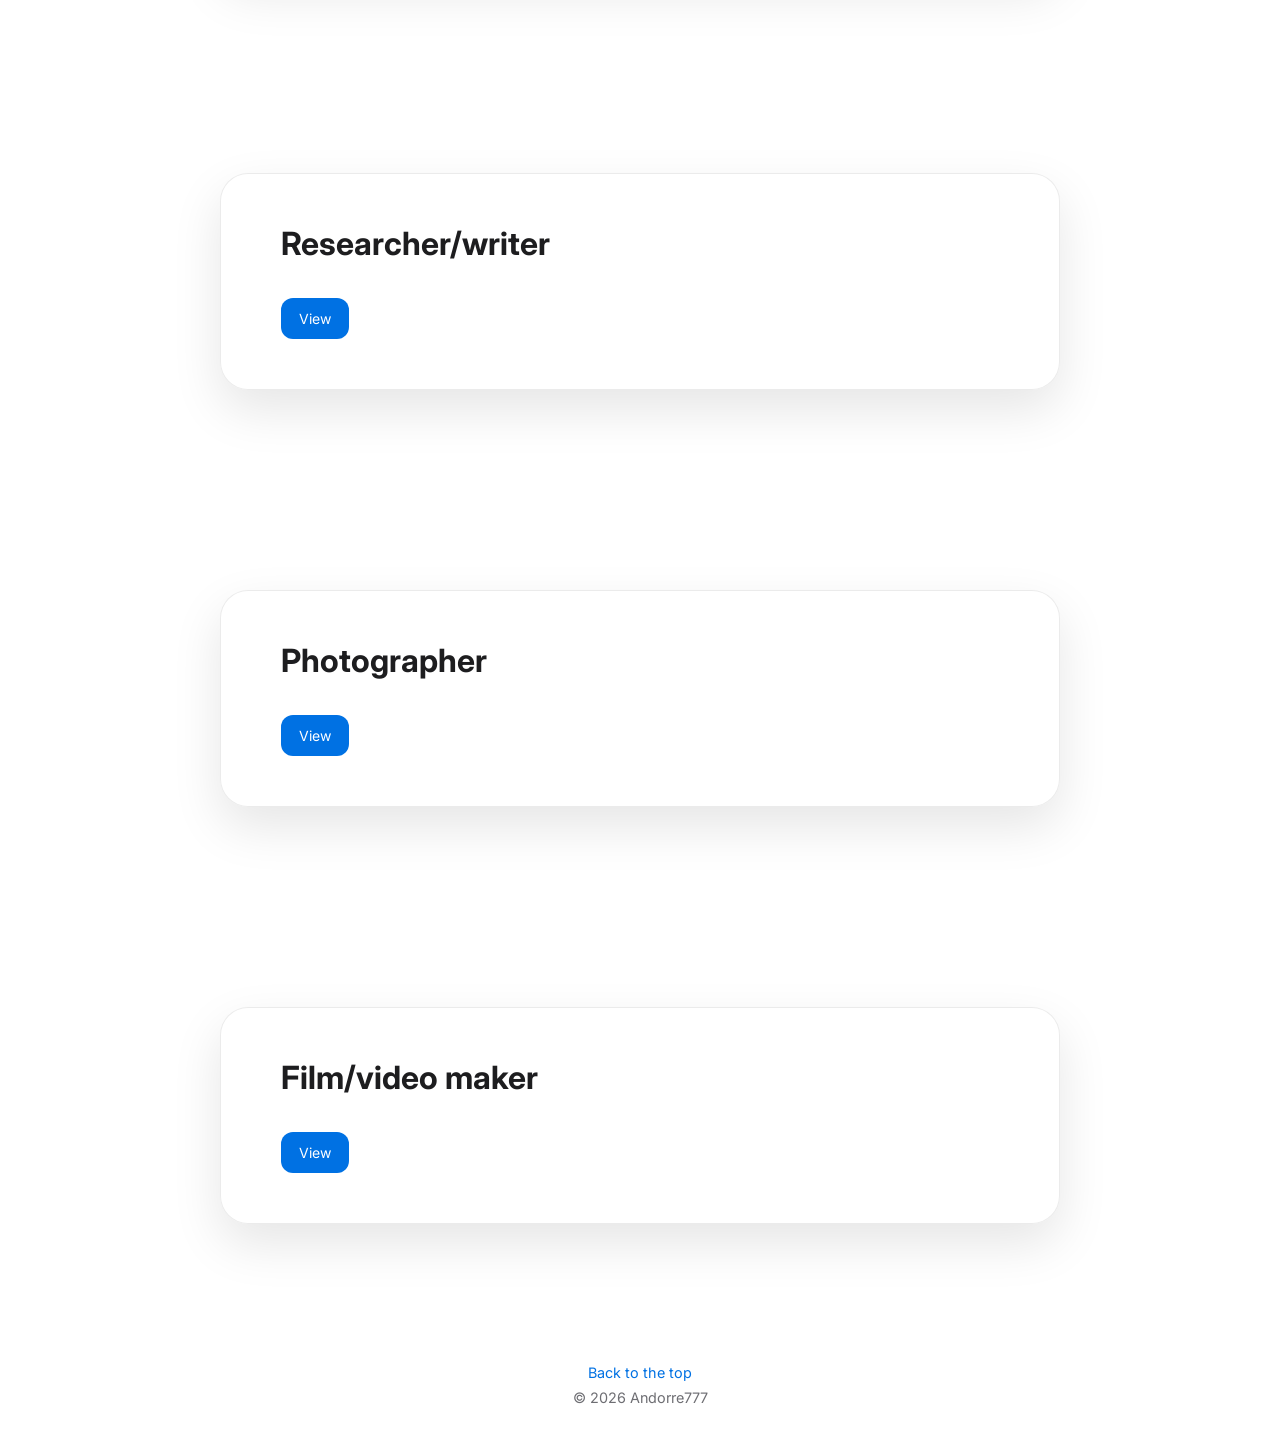
==== commit 59112258: "Fix typo in section 4 heading" ====
--- a/choose.html
+++ b/choose.html
@@ -72,7 +72,7 @@
     <!-- SECTION 4 -->
     <section class="section" id="section4">
         <div class="glass-card2">
-            <h2>Reasercher/writer</h2>
+            <h2>Researcher/writer</h2>
             <a href="page4.html" class="btn">View</a>
         </div>
     </section>
--- a/style.css
+++ b/style.css
@@ -54,7 +54,7 @@
 }
 
 /* =========================
-   NAVBAR (clean Apple style)
+   NAVBAR
 ========================= */
 .navbar {
     position: sticky;
@@ -110,6 +110,7 @@
 ========================= */
 .glass-card,
 .glass-card2 {
+    width: 100%;
     padding: 50px 60px;
     border-radius: 28px;
 
@@ -128,11 +129,18 @@
     max-width: 1000px;
 }
 
+.glass-card img {
+    width: 100%;
+    max-width: 250px;
+    height: auto;
+    border-radius: 10px;
+}
+
 /* =========================
    TEXT (IMPORTANT pour Terms)
 ========================= */
 .glass-card2 h1 {
-    font-size: 2.8rem;
+    font-size: clamp(2rem, 5vw, 2.8rem);
     font-weight: 600;
     margin-bottom: 10px;
 }
@@ -150,7 +158,7 @@
     margin-bottom: 16px;
 }
 
-/* Style des titres de sections (1., 2., etc.) */
+/* Style des titres de sections */
 .glass-card2 strong {
     display: block;
     margin-top: 25px;
@@ -169,7 +177,7 @@
 }
 
 .section h2 {
-    font-size: 2rem;
+    font-size: clamp(1.6rem, 4vw, 2rem);
     margin-bottom: 20px;
 }
 
@@ -199,6 +207,9 @@
     text-decoration: underline;
 }
 
+/* =========================
+   BUTTONS
+========================= */
 .btn {
     display: inline-block;
     margin-top: 15px;
@@ -218,7 +229,9 @@
     transform: translateY(-1px);
 }
 
-
+/* =========================
+   CUSTOM LINKS
+========================= */
 .custom-link {
     color: white;
     text-decoration: none;
@@ -235,3 +248,113 @@
 .custom-link:active {
     color: #66ccff;
 }
+
+/* =========================
+   ACCORDION
+========================= */
+.accordion-item {
+    margin-bottom: 12px;
+}
+
+.accordion-header {
+    width: 100%;
+    padding: 16px 20px;
+
+    border: none;
+    border-radius: 12px;
+
+    background: rgba(0,0,0,0.08);
+
+    color: #222;
+    font-size: 16px;
+    font-weight: 600;
+    text-align: left;
+
+    cursor: pointer;
+    transition: 0.25s;
+}
+
+.accordion-header:hover {
+    background: rgba(0,0,0,0.15);
+}
+
+.accordion-header.active {
+    background: rgba(0,0,0,0.20);
+}
+
+.accordion-content {
+    max-height: 0;
+    overflow: hidden;
+
+    transition: max-height 0.3s ease;
+
+    padding: 0 20px;
+}
+
+.accordion-content p {
+    padding: 15px 0;
+    color: #444;
+}
+
+/* =========================
+   RESPONSIVE
+========================= */
+@media (max-width: 768px) {
+
+    .navbar {
+        padding: 12px 16px;
+    }
+
+    .glass-card,
+    .glass-card2 {
+        padding: 25px;
+    }
+
+    .glass-card img {
+        max-width: 100%;
+    }
+
+    .glass-card2 h1 {
+        font-size: 2rem;
+    }
+
+    .section {
+        padding: 70px 20px;
+    }
+
+}
+
+/* =========================
+   GALLERY
+========================= */
+
+.gallery-grid{
+    display:grid;
+    grid-template-columns:repeat(auto-fit,minmax(180px,1fr));
+    gap:20px;
+    justify-items:center;
+}
+
+.gallery-grid img{
+
+    width:100%;
+    aspect-ratio:3/4;
+
+    object-fit:cover;
+
+    border-radius:14px;
+
+    transition:0.25s ease;
+
+    cursor:pointer;
+}
+
+.gallery-grid img:hover{
+
+    transform:scale(1.04);
+
+    box-shadow:0 12px 35px rgba(0,0,0,.18);
+
+}
+
+
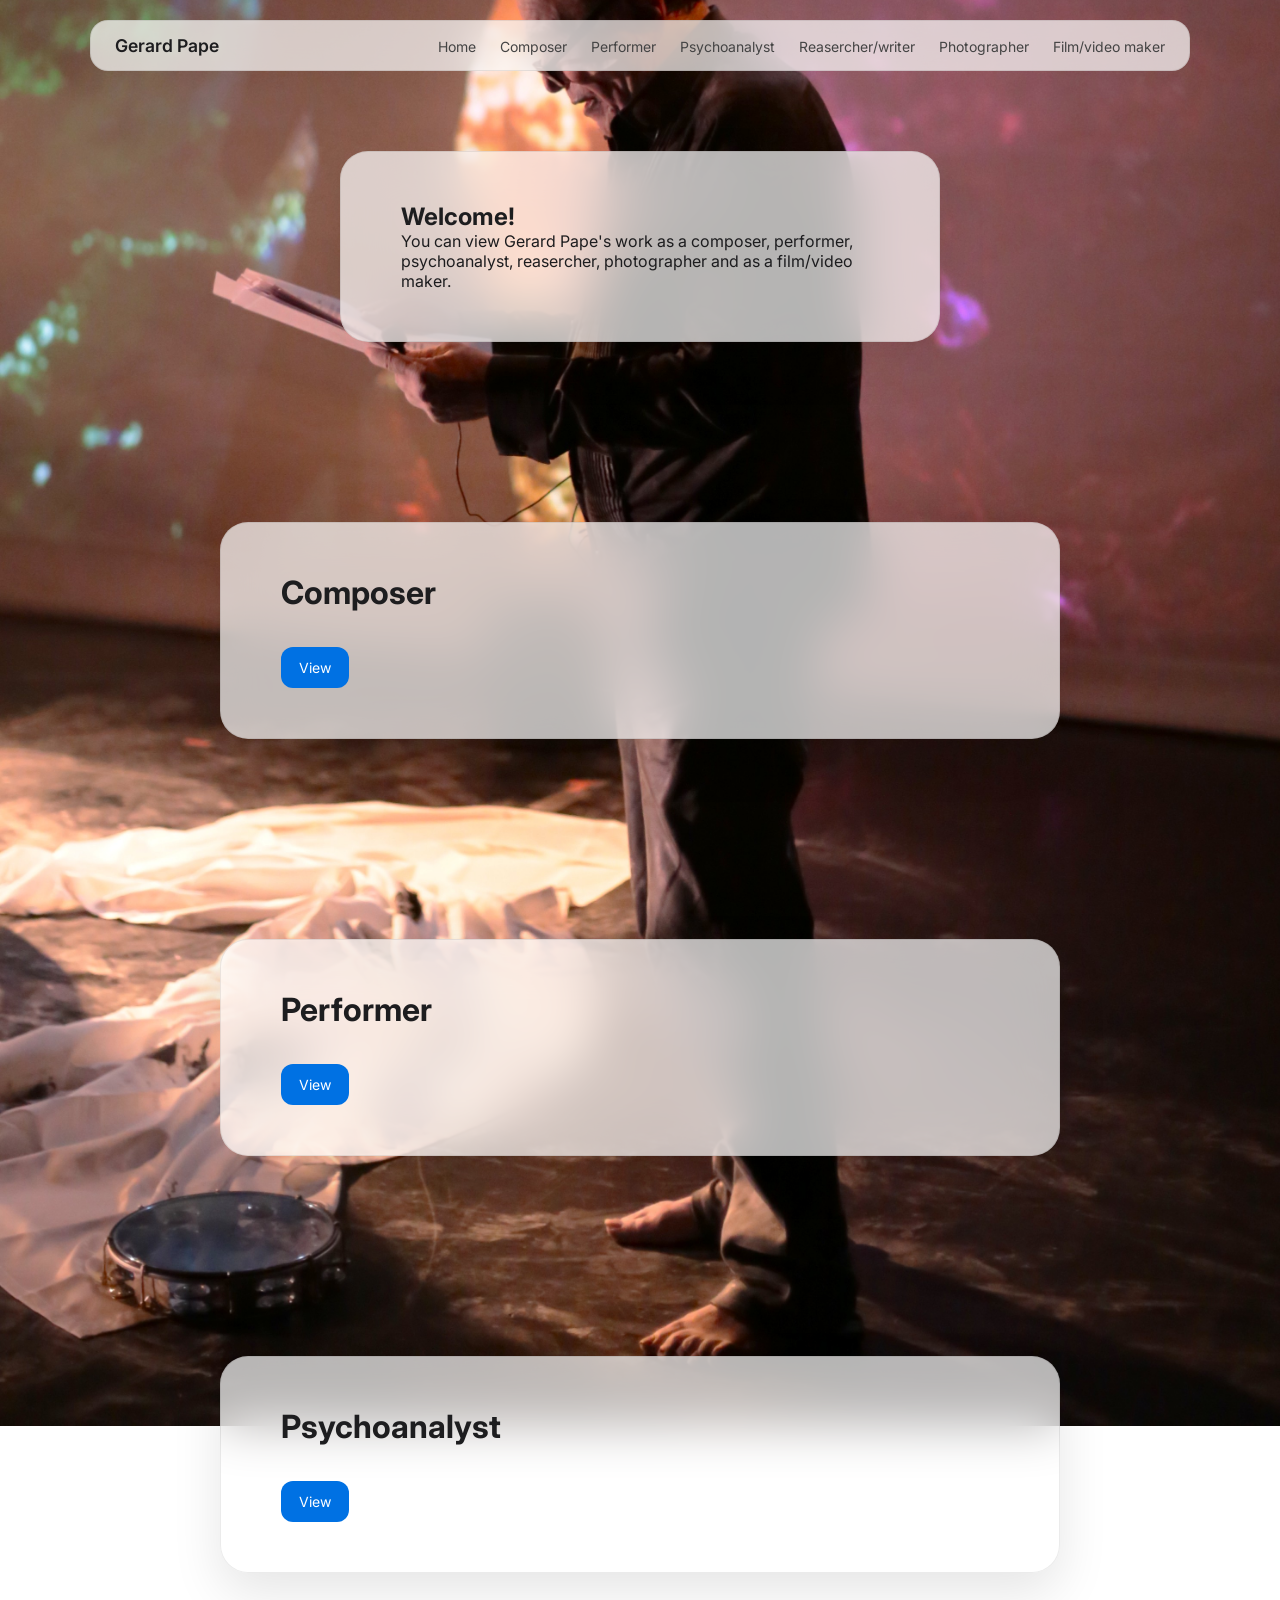
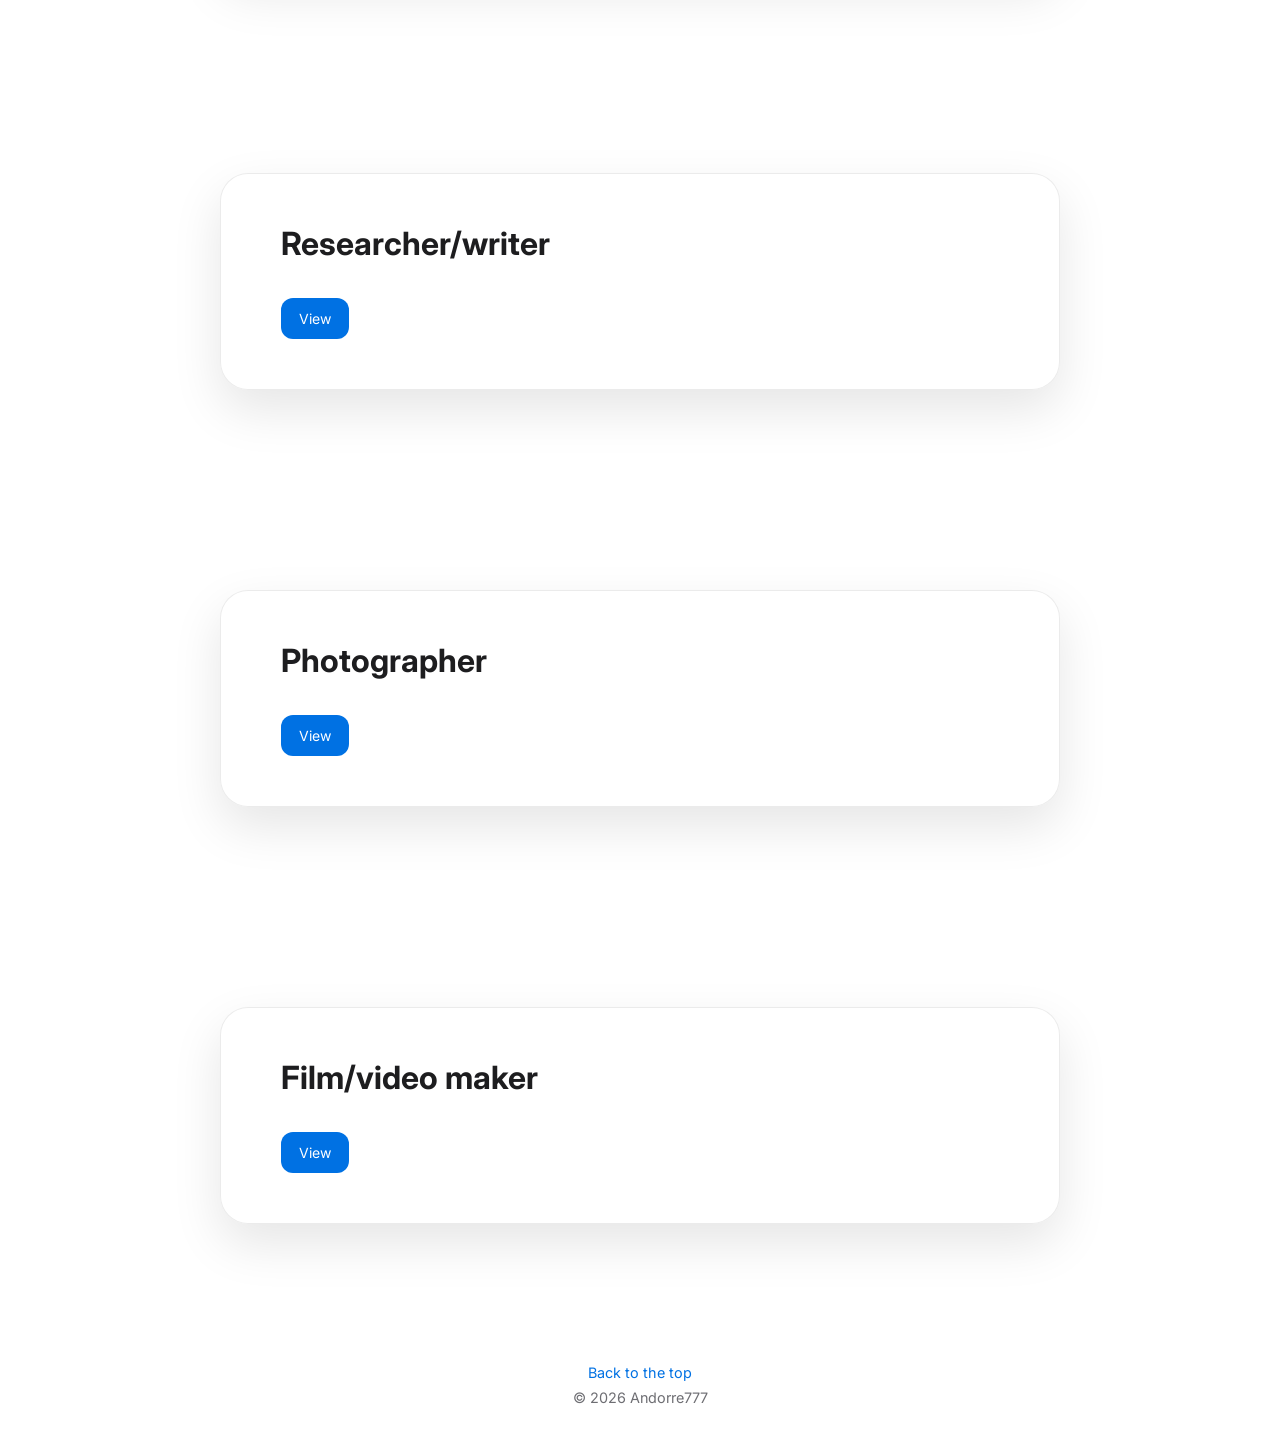
==== commit 33df7564: "Update navbar links with color styling" ====
--- a/choose.html
+++ b/choose.html
@@ -25,13 +25,13 @@
         <div class="logo">Gerard Pape</div>
 
         <div>
-            <a href="index.html">Home</a>
-            <a href="#section1">Composer</a>
-            <a href="#section2">Performer</a>
-            <a href="#section3">Psychoanalyst</a>
-            <a href="#section4">Reasercher/writer</a>
-            <a href="#section5">Photographer</a>
-            <a href="#section6">Film/video maker</a>
+            <a style="color:#444;" href="index.html">Home</a>
+            <a style="color:#444;" href="#section1">Composer</a>
+            <a style="color:#444;" href="#section2">Performer</a>
+            <a style="color:#444;" href="#section3">Psychoanalyst</a>
+            <a style="color:#444;" href="#section4">Reasercher/writer</a>
+            <a style="color:#444;" href="#section5">Photographer</a>
+            <a style="color:#444;" href="#section6">Film/video maker</a>
         </div>
     </nav>
 
